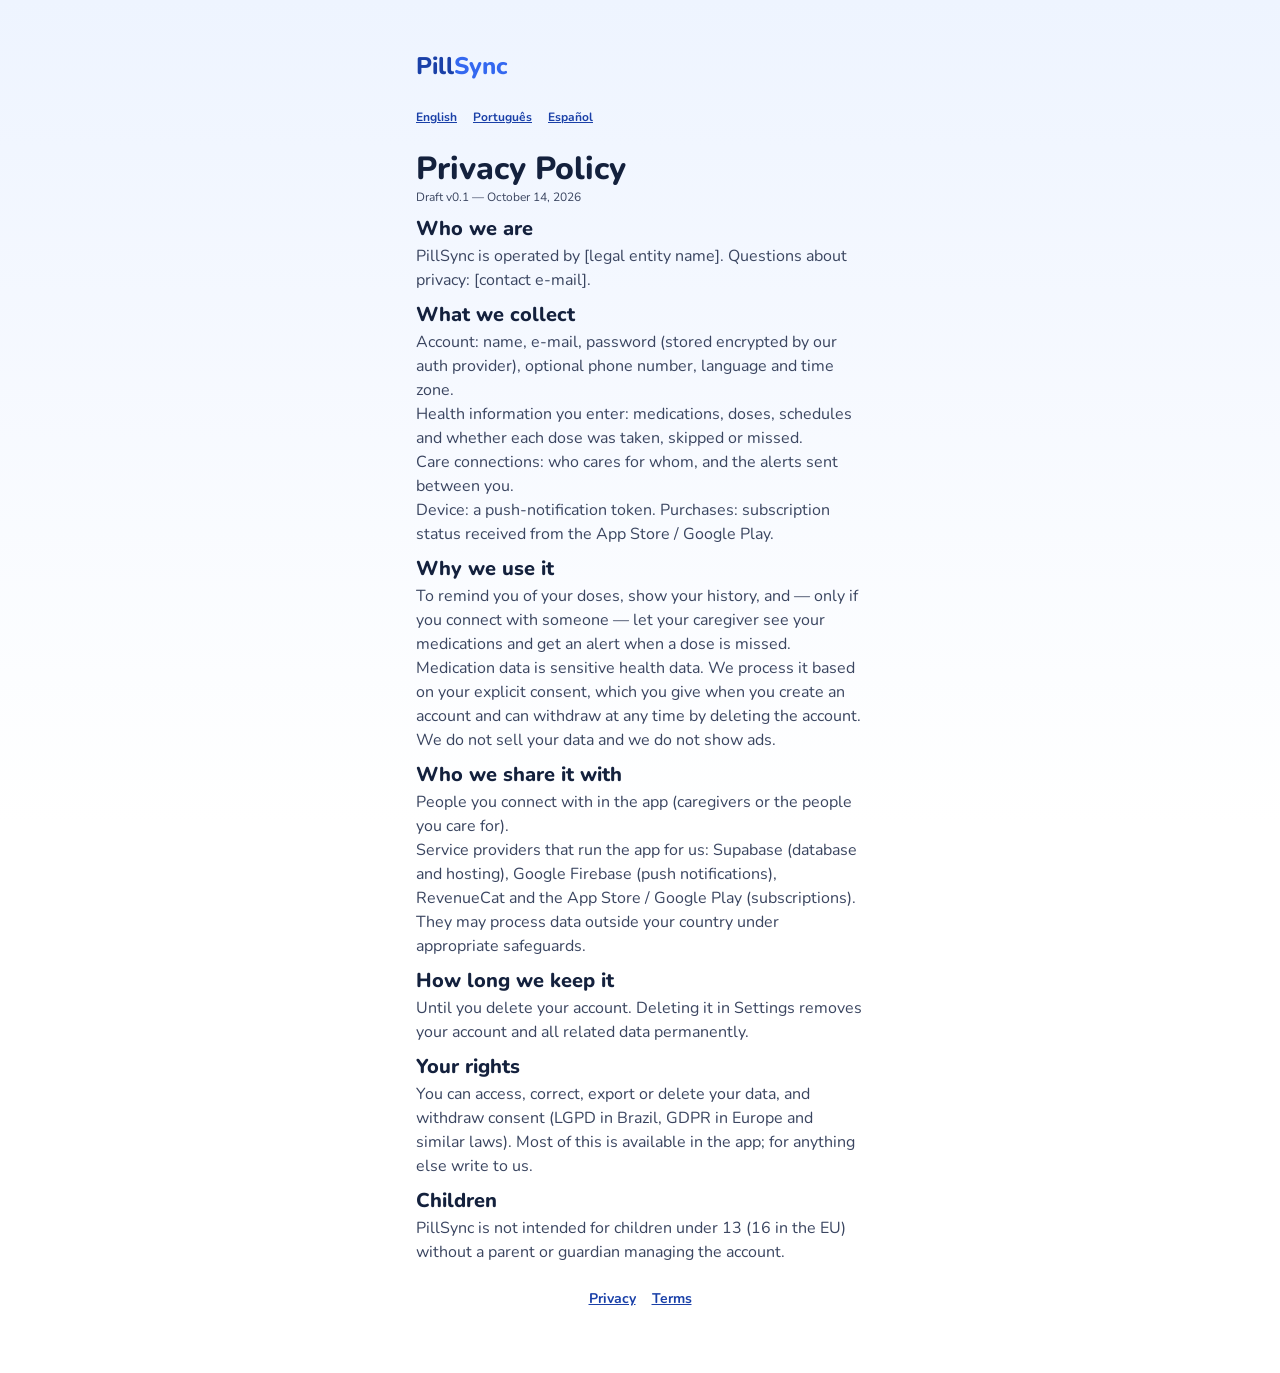
==== privacy/index.html @ e98e67c2 "pillsync.app site (built from rvulcano/Medicare web/)" ====
<!doctype html>
<html lang="en">
<head>
<meta charset="utf-8">
<meta name="viewport" content="width=device-width, initial-scale=1">
<meta name="theme-color" content="#2152d6">
<title>PillSync — Privacy Policy</title>
<link rel="icon" href="/favicon.svg" type="image/svg+xml">
<link href="https://fonts.googleapis.com/css2?family=Nunito:wght@400;700;800&display=swap" rel="stylesheet">
<link rel="stylesheet" href="/assets/site.css">
</head>
<body>
<main>
  <a class="brand" href="/" style="text-decoration:none">Pill<span>Sync</span></a>
  <nav class="small" style="display:flex;gap:16px"><a class="link" href="?lang=en">English</a><a class="link" href="?lang=pt-BR">Português</a><a class="link" href="?lang=es">Español</a></nav>
<article class="legal" lang="en" data-lang="en" hidden>
  <h1>Privacy Policy</h1>
  <p class="small">Draft v0.1 — October 14, 2026</p>
  <h2>Who we are</h2>
  <p>PillSync is operated by [legal entity name]. Questions about privacy: [contact e-mail].</p>
  <h2>What we collect</h2>
  <p>Account: name, e-mail, password (stored encrypted by our auth provider), optional phone number, language and time zone.</p>
  <p>Health information you enter: medications, doses, schedules and whether each dose was taken, skipped or missed.</p>
  <p>Care connections: who cares for whom, and the alerts sent between you.</p>
  <p>Device: a push-notification token. Purchases: subscription status received from the App Store / Google Play.</p>
  <h2>Why we use it</h2>
  <p>To remind you of your doses, show your history, and — only if you connect with someone — let your caregiver see your medications and get an alert when a dose is missed.</p>
  <p>Medication data is sensitive health data. We process it based on your explicit consent, which you give when you create an account and can withdraw at any time by deleting the account.</p>
  <p>We do not sell your data and we do not show ads.</p>
  <h2>Who we share it with</h2>
  <p>People you connect with in the app (caregivers or the people you care for).</p>
  <p>Service providers that run the app for us: Supabase (database and hosting), Google Firebase (push notifications), RevenueCat and the App Store / Google Play (subscriptions). They may process data outside your country under appropriate safeguards.</p>
  <h2>How long we keep it</h2>
  <p>Until you delete your account. Deleting it in Settings removes your account and all related data permanently.</p>
  <h2>Your rights</h2>
  <p>You can access, correct, export or delete your data, and withdraw consent (LGPD in Brazil, GDPR in Europe and similar laws). Most of this is available in the app; for anything else write to us.</p>
  <h2>Children</h2>
  <p>PillSync is not intended for children under 13 (16 in the EU) without a parent or guardian managing the account.</p>
</article>
<article class="legal" lang="pt-BR" data-lang="pt-BR" hidden>
  <h1>Política de Privacidade</h1>
  <p class="small">Rascunho v0.1 — 14 de outubro de 2026</p>
  <h2>Quem somos</h2>
  <p>O PillSync é operado por [legal entity name]. Dúvidas sobre privacidade: [contact e-mail].</p>
  <h2>O que coletamos</h2>
  <p>Conta: nome, e-mail, senha (guardada de forma criptografada pelo nosso provedor de autenticação), telefone (opcional), idioma e fuso horário.</p>
  <p>Informações de saúde que você informa: remédios, doses, horários e se cada dose foi tomada, pulada ou esquecida.</p>
  <p>Conexões de cuidado: quem cuida de quem e os alertas trocados entre vocês.</p>
  <p>Aparelho: um token de notificação. Compras: o status da assinatura informado pela App Store / Google Play.</p>
  <h2>Para que usamos</h2>
  <p>Para lembrar você das doses, mostrar seu histórico e — só se você se conectar com alguém — permitir que quem cuida de você veja seus remédios e receba um alerta quando uma dose for esquecida.</p>
  <p>Dados de remédios são dados pessoais sensíveis de saúde. Tratamos esses dados com base no seu consentimento expresso, dado ao criar a conta e que pode ser retirado a qualquer momento excluindo a conta.</p>
  <p>Não vendemos seus dados e não mostramos anúncios.</p>
  <h2>Com quem compartilhamos</h2>
  <p>Com as pessoas que você conectar no app (quem cuida de você ou quem você cuida).</p>
  <p>Com prestadores que operam o app para nós: Supabase (banco de dados e hospedagem), Google Firebase (notificações), RevenueCat e App Store / Google Play (assinaturas). Eles podem tratar dados fora do Brasil com as salvaguardas adequadas.</p>
  <h2>Por quanto tempo guardamos</h2>
  <p>Até você excluir a conta. Ao excluir em Ajustes, sua conta e todos os dados relacionados são apagados de forma definitiva.</p>
  <h2>Seus direitos</h2>
  <p>Você pode acessar, corrigir, exportar ou excluir seus dados e retirar o consentimento (LGPD). A maior parte está disponível no próprio app; para o resto, fale com a gente.</p>
  <h2>Crianças</h2>
  <p>O PillSync não é destinado a menores de 13 anos sem que um responsável gerencie a conta.</p>
</article>
<article class="legal" lang="es" data-lang="es" hidden>
  <h1>Política de Privacidad</h1>
  <p class="small">Borrador v0.1 — 14 de octubre de 2026</p>
  <h2>Quiénes somos</h2>
  <p>PillSync es operado por [legal entity name]. Consultas sobre privacidad: [contact e-mail].</p>
  <h2>Qué recopilamos</h2>
  <p>Cuenta: nombre, correo, contraseña (guardada cifrada por nuestro proveedor de autenticación), teléfono (opcional), idioma y zona horaria.</p>
  <p>Información de salud que introduces: medicinas, dosis, horarios y si cada dosis se tomó, se omitió o se olvidó.</p>
  <p>Conexiones de cuidado: quién cuida a quién y las alertas entre ustedes.</p>
  <p>Dispositivo: un token de notificaciones. Compras: el estado de la suscripción que informa App Store / Google Play.</p>
  <h2>Para qué lo usamos</h2>
  <p>Para recordarte tus dosis, mostrar tu historial y — solo si te conectas con alguien — permitir que quien te cuida vea tus medicinas y reciba una alerta cuando olvides una dosis.</p>
  <p>Los datos de medicinas son datos de salud sensibles. Los tratamos con tu consentimiento explícito, que das al crear la cuenta y puedes retirar en cualquier momento eliminándola.</p>
  <p>No vendemos tus datos ni mostramos anuncios.</p>
  <h2>Con quién los compartimos</h2>
  <p>Con las personas que conectes en la app (quienes te cuidan o a quienes cuidas).</p>
  <p>Con proveedores que operan la app: Supabase (base de datos y alojamiento), Google Firebase (notificaciones), RevenueCat y App Store / Google Play (suscripciones). Pueden tratar datos fuera de tu país con las garantías adecuadas.</p>
  <h2>Cuánto tiempo los guardamos</h2>
  <p>Hasta que elimines tu cuenta. Al eliminarla en Ajustes, tu cuenta y todos los datos relacionados se borran definitivamente.</p>
  <h2>Tus derechos</h2>
  <p>Puedes acceder, corregir, exportar o eliminar tus datos y retirar tu consentimiento (RGPD y leyes similares). Casi todo está en la app; para lo demás, escríbenos.</p>
  <h2>Menores</h2>
  <p>PillSync no está destinado a menores de 13 años (16 en la UE) sin que un padre o tutor gestione la cuenta.</p>
</article>
  <footer><a href="/privacy/">Privacy</a><a href="/terms/">Terms</a></footer>
</main>
<script>
  var q = new URLSearchParams(location.search).get('lang')
  var nav = (navigator.language || 'en').toLowerCase()
  var lang = q || (nav.indexOf('pt') === 0 ? 'pt-BR' : nav.indexOf('es') === 0 ? 'es' : 'en')
  var el = document.querySelector('[data-lang="' + lang + '"]') || document.querySelector('[data-lang="en"]')
  el.hidden = false
  document.documentElement.lang = el.getAttribute('lang')
</script>
</body>
</html>
---- assets/site.css ----
/* pillsync.app — same brand rules as the app: blue & white, pill buttons, 8dp grid, min 12px text. */
:root {
  --brand-50: #eef4ff;
  --brand-100: #dce7ff;
  --brand-500: #3468f0;
  --brand-600: #2152d6;
  --brand-700: #1a40a8;
  --ink: #14213d;
  --muted: #55627d;
  color-scheme: light;
}
* { box-sizing: border-box; }
html, body { margin: 0; }
body {
  font-family: 'Nunito', system-ui, -apple-system, 'Segoe UI', Roboto, sans-serif;
  background: linear-gradient(180deg, var(--brand-50), #fff 60%);
  color: var(--ink);
  min-height: 100vh;
  line-height: 1.5;
}
main { max-width: 480px; margin: 0 auto; padding: 48px 16px 64px; display: flex; flex-direction: column; gap: 24px; }
.center { text-align: center; align-items: center; }
.brand { font-weight: 800; font-size: 24px; color: var(--brand-700); }
.brand span { color: var(--brand-500); }
h1 { margin: 0; font-size: 32px; line-height: 1.2; font-weight: 800; }
h2 { margin: 0; font-size: 20px; font-weight: 800; }
p { margin: 0; font-size: 16px; color: var(--muted); }
.mascot { width: 128px; height: auto; }
.card { background: #fff; border: 1px solid var(--brand-100); border-radius: 24px; padding: 24px; display: flex; flex-direction: column; gap: 16px; }
.btn { display: flex; align-items: center; justify-content: center; gap: 8px; min-height: 56px; padding: 0 24px; border-radius: 999px;
  font-weight: 800; font-size: 16px; text-decoration: none; border: 2px solid transparent; cursor: pointer; font-family: inherit; }
.btn-primary { background: var(--brand-600); color: #fff; }
.btn-light { background: #fff; color: var(--ink); border-color: #d9e1f0; }
.code { font-family: 'SF Mono', Menlo, Consolas, monospace; font-size: 40px; font-weight: 800; letter-spacing: 8px; color: var(--brand-700);
  background: var(--brand-50); border-radius: 999px; padding: 16px 24px; text-align: center; }
.steps { display: flex; flex-direction: column; gap: 16px; margin: 0; padding: 0; list-style: none; }
.steps li { display: flex; gap: 16px; align-items: flex-start; }
.steps b { flex: none; display: grid; place-items: center; width: 32px; height: 32px; border-radius: 999px; background: var(--brand-600); color: #fff; font-size: 14px; }
.small { font-size: 12px; color: var(--muted); }
footer { display: flex; justify-content: center; gap: 16px; font-size: 14px; }
footer a, .link { color: var(--brand-700); font-weight: 700; }
.legal h2 { margin-top: 8px; }
.legal p { color: #3a4560; }
[hidden] { display: none !important; }
.center > .card { align-self: stretch; }
.steps, .card { text-align: left; }
.card > p { text-align: center; }
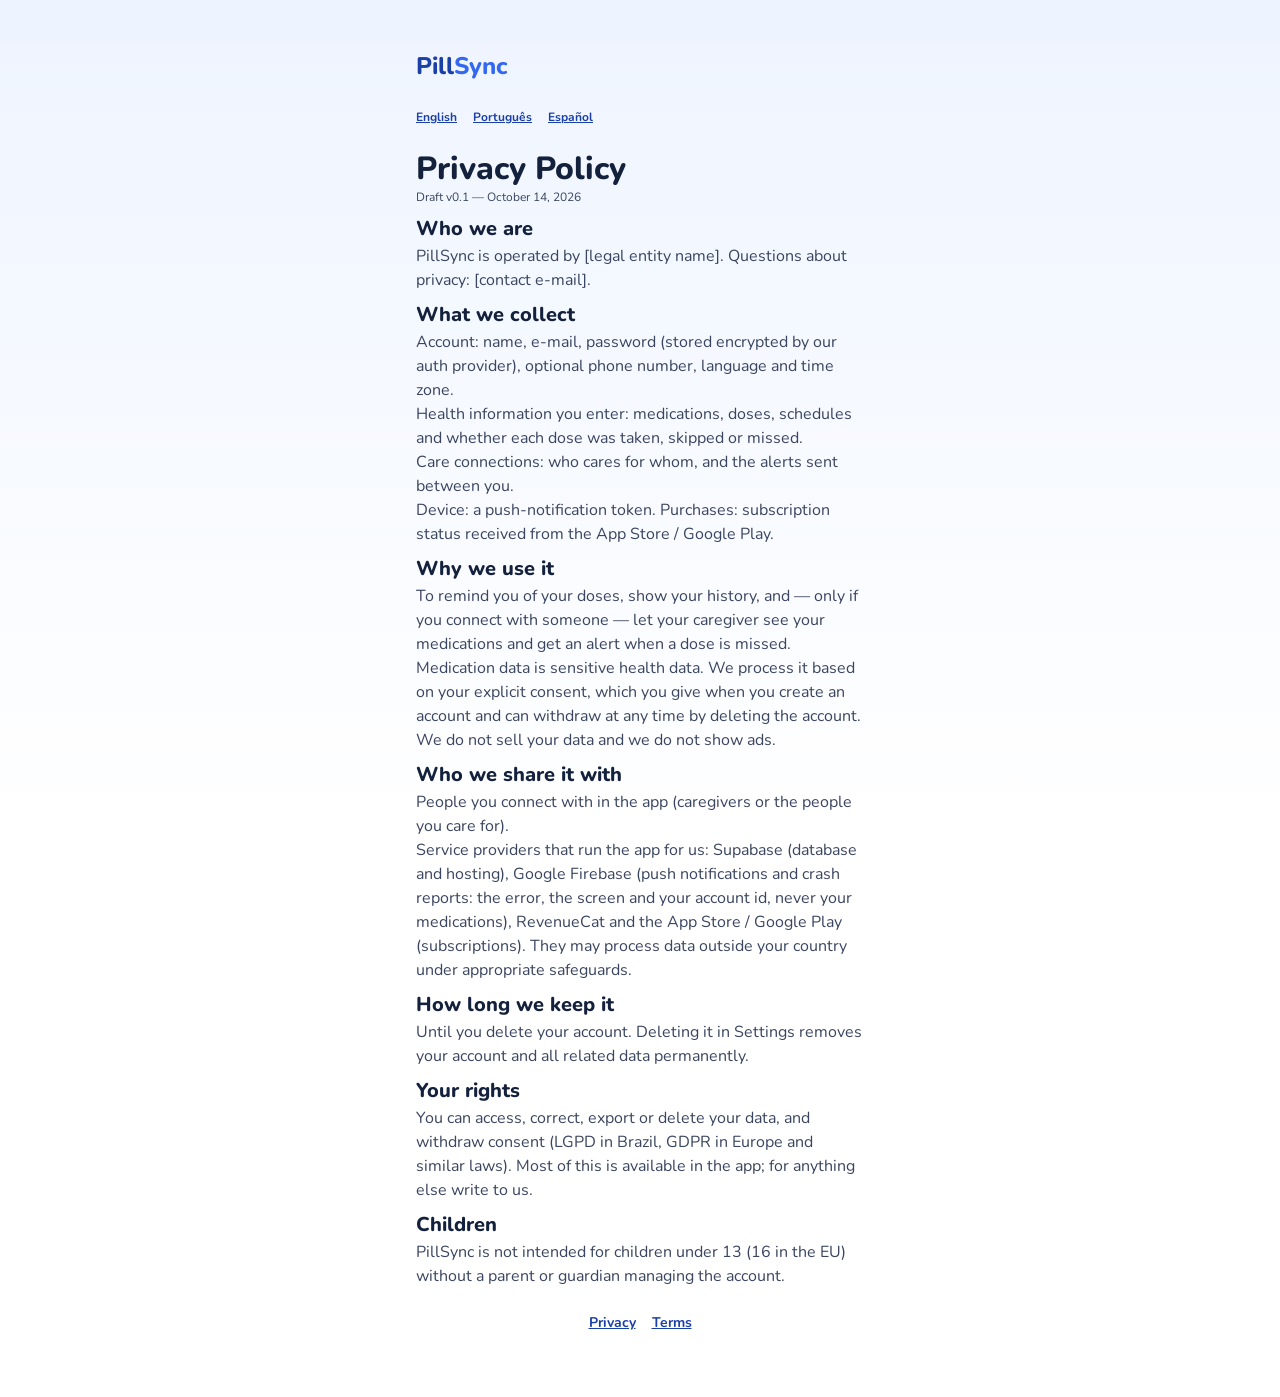
==== commit 0fa68876: "site: fd37a4a 2026-10-14T20:22Z" ====
--- a/privacy/index.html
+++ b/privacy/index.html
@@ -29,7 +29,7 @@
   <p>We do not sell your data and we do not show ads.</p>
   <h2>Who we share it with</h2>
   <p>People you connect with in the app (caregivers or the people you care for).</p>
-  <p>Service providers that run the app for us: Supabase (database and hosting), Google Firebase (push notifications), RevenueCat and the App Store / Google Play (subscriptions). They may process data outside your country under appropriate safeguards.</p>
+  <p>Service providers that run the app for us: Supabase (database and hosting), Google Firebase (push notifications and crash reports: the error, the screen and your account id, never your medications), RevenueCat and the App Store / Google Play (subscriptions). They may process data outside your country under appropriate safeguards.</p>
   <h2>How long we keep it</h2>
   <p>Until you delete your account. Deleting it in Settings removes your account and all related data permanently.</p>
   <h2>Your rights</h2>
@@ -53,7 +53,7 @@
   <p>Não vendemos seus dados e não mostramos anúncios.</p>
   <h2>Com quem compartilhamos</h2>
   <p>Com as pessoas que você conectar no app (quem cuida de você ou quem você cuida).</p>
-  <p>Com prestadores que operam o app para nós: Supabase (banco de dados e hospedagem), Google Firebase (notificações), RevenueCat e App Store / Google Play (assinaturas). Eles podem tratar dados fora do Brasil com as salvaguardas adequadas.</p>
+  <p>Com prestadores que operam o app para nós: Supabase (banco de dados e hospedagem), Google Firebase (notificações e relatórios de falhas: o erro, a tela e o id da sua conta, nunca os seus remédios), RevenueCat e App Store / Google Play (assinaturas). Eles podem tratar dados fora do Brasil com as salvaguardas adequadas.</p>
   <h2>Por quanto tempo guardamos</h2>
   <p>Até você excluir a conta. Ao excluir em Ajustes, sua conta e todos os dados relacionados são apagados de forma definitiva.</p>
   <h2>Seus direitos</h2>
@@ -77,7 +77,7 @@
   <p>No vendemos tus datos ni mostramos anuncios.</p>
   <h2>Con quién los compartimos</h2>
   <p>Con las personas que conectes en la app (quienes te cuidan o a quienes cuidas).</p>
-  <p>Con proveedores que operan la app: Supabase (base de datos y alojamiento), Google Firebase (notificaciones), RevenueCat y App Store / Google Play (suscripciones). Pueden tratar datos fuera de tu país con las garantías adecuadas.</p>
+  <p>Con proveedores que operan la app: Supabase (base de datos y alojamiento), Google Firebase (notificaciones e informes de fallos: el error, la pantalla y el id de tu cuenta, nunca tus medicinas), RevenueCat y App Store / Google Play (suscripciones). Pueden tratar datos fuera de tu país con las garantías adecuadas.</p>
   <h2>Cuánto tiempo los guardamos</h2>
   <p>Hasta que elimines tu cuenta. Al eliminarla en Ajustes, tu cuenta y todos los datos relacionados se borran definitivamente.</p>
   <h2>Tus derechos</h2>
